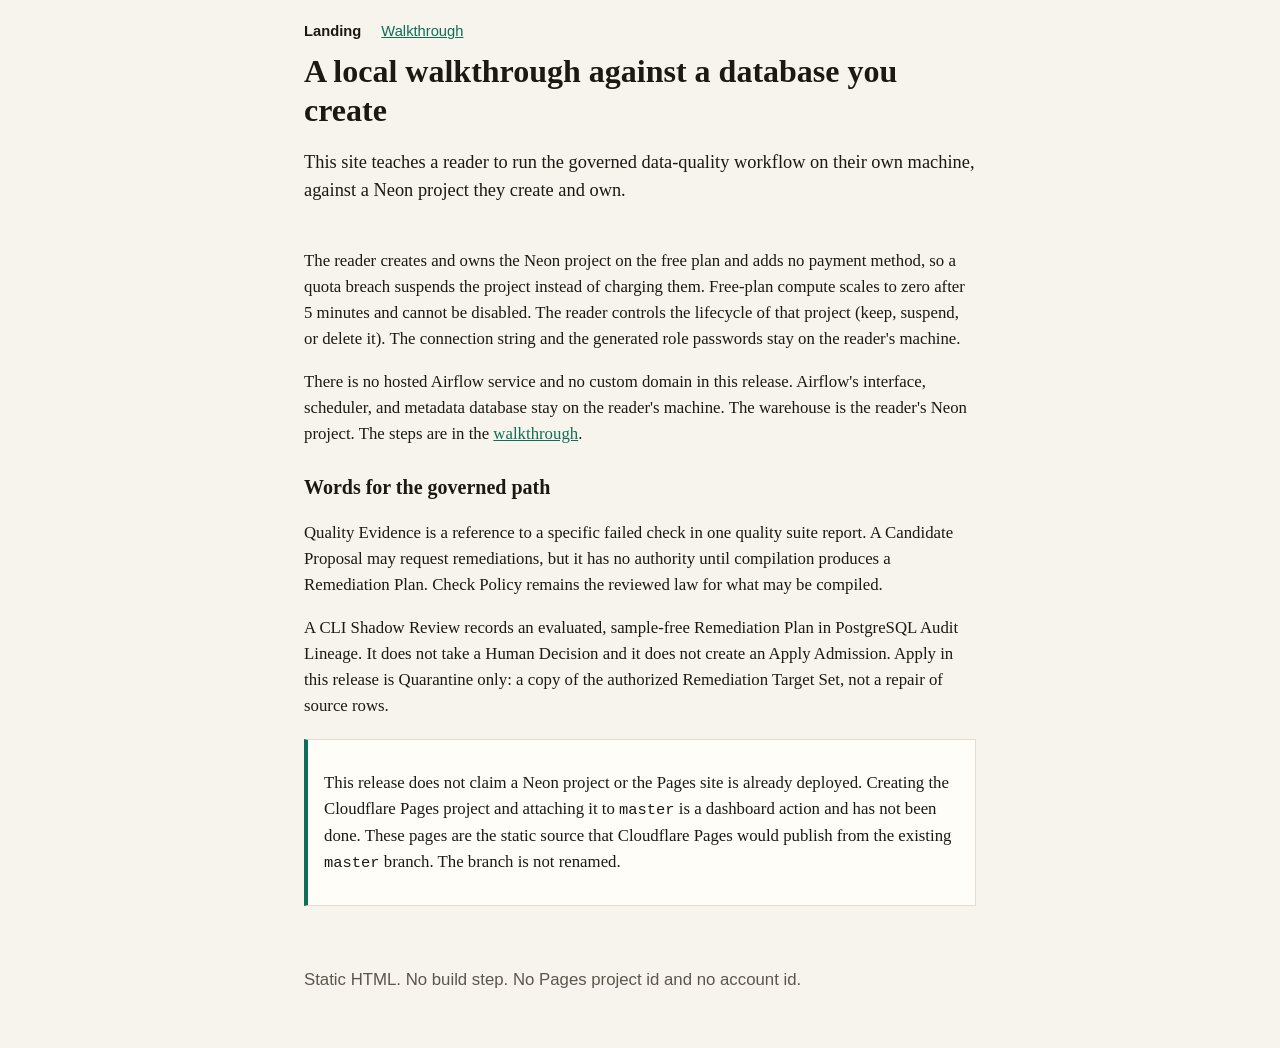
==== site/index.html @ ec8b8098 "feat: add setup command and public walkthrough" ====
<!DOCTYPE html>
<html lang="en">
<head>
  <meta charset="utf-8">
  <meta name="viewport" content="width=device-width, initial-scale=1">
  <title>Governed data quality — a local walkthrough</title>
  <style>
    :root {
      color-scheme: light;
      --ink: #1c1915;
      --muted: #5c564c;
      --paper: #f7f4ee;
      --card: #fffdf8;
      --line: #e4dccf;
      --accent: #0f6e56;
    }
    * { box-sizing: border-box; }
    body {
      margin: 0;
      font-family: "Iowan Old Style", "Palatino Linotype", Palatino, Georgia, serif;
      color: var(--ink);
      background: var(--paper);
      line-height: 1.55;
    }
    a { color: var(--accent); }
    a:hover { text-decoration: none; }
    header, main, footer { width: min(42rem, calc(100% - 2rem)); margin-inline: auto; }
    header { padding: 1.25rem 0 0.5rem; }
    nav { font-family: "Segoe UI", Helvetica, Arial, sans-serif; font-size: 0.92rem; }
    nav a { margin-right: 1rem; }
    nav a[aria-current="page"] { color: var(--ink); text-decoration: none; font-weight: 650; }
    h1 { font-size: 2rem; line-height: 1.2; margin: 0.6rem 0 0.4rem; }
    h2 { font-size: 1.25rem; margin: 1.6rem 0 0.4rem; }
    p, li { font-size: 1.05rem; }
    .lede { font-size: 1.15rem; }
    .note {
      background: var(--card);
      border: 1px solid var(--line);
      border-left: 4px solid var(--accent);
      padding: 0.8rem 1rem;
      margin: 1.25rem 0;
    }
    footer {
      font-family: "Segoe UI", Helvetica, Arial, sans-serif;
      font-size: 0.92rem;
      color: var(--muted);
      padding: 1.5rem 0 2.5rem;
    }
    code { font-family: "IBM Plex Mono", "Source Code Pro", ui-monospace, monospace; font-size: 0.92em; }
  </style>
</head>
<body>
  <header>
    <nav>
      <a href="index.html" aria-current="page">Landing</a>
      <a href="walkthrough.html">Walkthrough</a>
    </nav>
    <h1>A local walkthrough against a database you create</h1>
    <p class="lede">This site teaches a reader to run the governed data-quality workflow on their own machine, against a Neon project they create and own.</p>
  </header>
  <main>
    <p>The reader creates and owns the Neon project on the free plan and adds no payment method, so a quota breach suspends the project instead of charging them. Free-plan compute scales to zero after 5 minutes and cannot be disabled. The reader controls the lifecycle of that project (keep, suspend, or delete it). The connection string and the generated role passwords stay on the reader's machine.</p>
    <p>There is no hosted Airflow service and no custom domain in this release. Airflow's interface, scheduler, and metadata database stay on the reader's machine. The warehouse is the reader's Neon project. The steps are in the <a href="walkthrough.html">walkthrough</a>.</p>
    <h2>Words for the governed path</h2>
    <p>Quality Evidence is a reference to a specific failed check in one quality suite report. A Candidate Proposal may request remediations, but it has no authority until compilation produces a Remediation Plan. Check Policy remains the reviewed law for what may be compiled.</p>
    <p>A CLI Shadow Review records an evaluated, sample-free Remediation Plan in PostgreSQL Audit Lineage. It does not take a Human Decision and it does not create an Apply Admission. Apply in this release is Quarantine only: a copy of the authorized Remediation Target Set, not a repair of source rows.</p>
    <div class="note">
      <p>This release does not claim a Neon project or the Pages site is already deployed. Creating the Cloudflare Pages project and attaching it to <code>master</code> is a dashboard action and has not been done. These pages are the static source that Cloudflare Pages would publish from the existing <code>master</code> branch. The branch is not renamed.</p>
    </div>
  </main>
  <footer>
    <p>Static HTML. No build step. No Pages project id and no account id.</p>
  </footer>
</body>
</html>
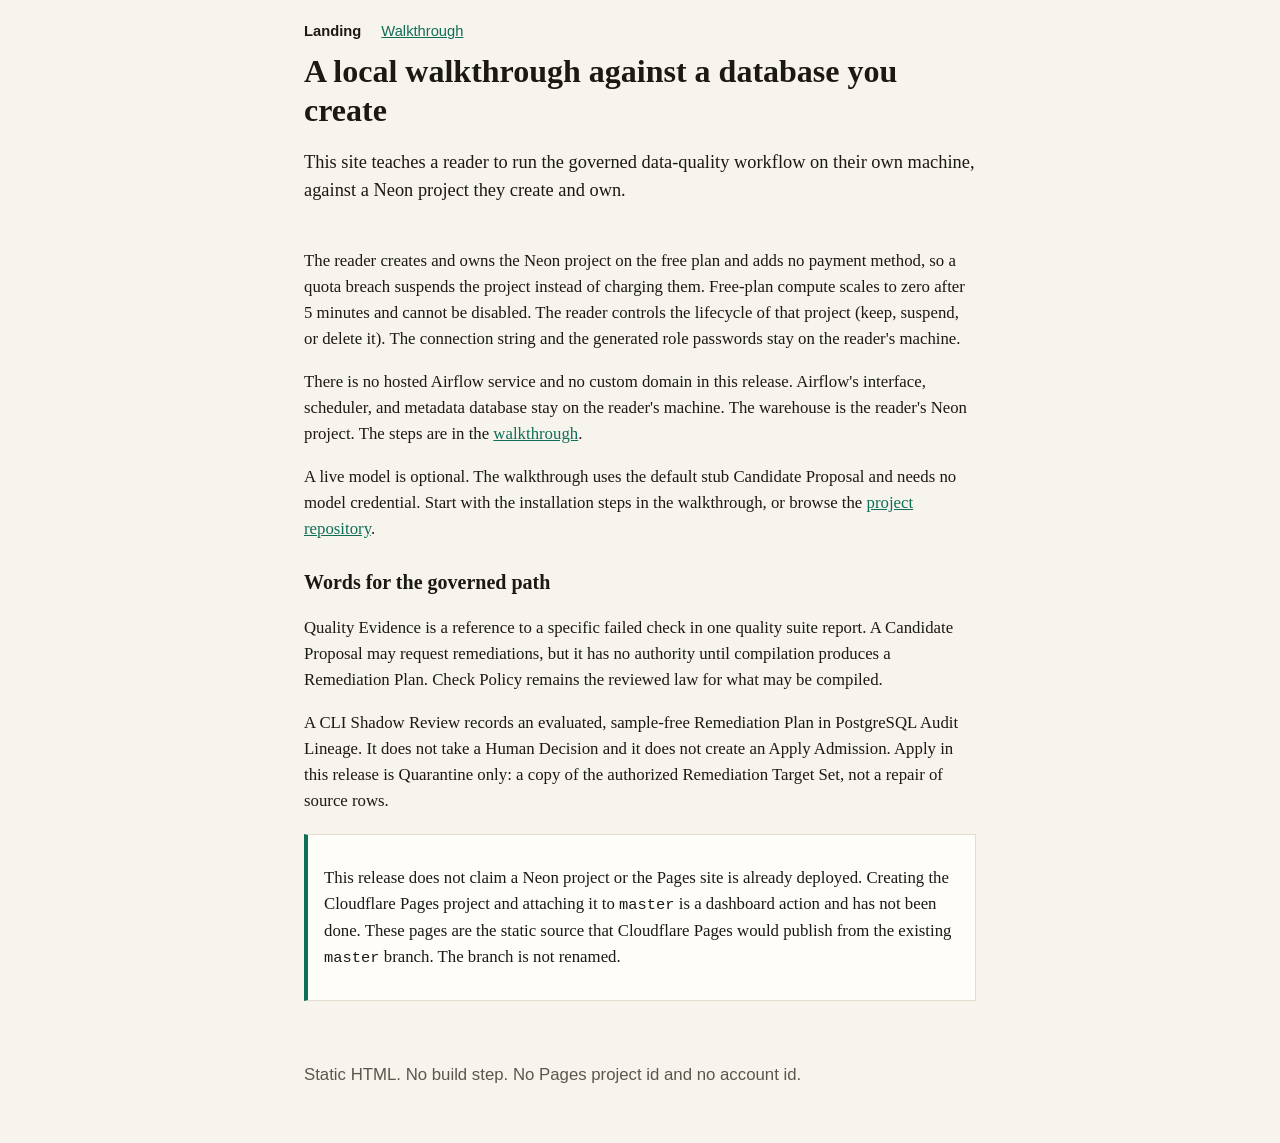
==== commit 74ac1791: "Complete local Airflow walkthrough and setup credential coverage" ====
--- a/site/index.html
+++ b/site/index.html
@@ -4,50 +4,7 @@
   <meta charset="utf-8">
   <meta name="viewport" content="width=device-width, initial-scale=1">
   <title>Governed data quality — a local walkthrough</title>
-  <style>
-    :root {
-      color-scheme: light;
-      --ink: #1c1915;
-      --muted: #5c564c;
-      --paper: #f7f4ee;
-      --card: #fffdf8;
-      --line: #e4dccf;
-      --accent: #0f6e56;
-    }
-    * { box-sizing: border-box; }
-    body {
-      margin: 0;
-      font-family: "Iowan Old Style", "Palatino Linotype", Palatino, Georgia, serif;
-      color: var(--ink);
-      background: var(--paper);
-      line-height: 1.55;
-    }
-    a { color: var(--accent); }
-    a:hover { text-decoration: none; }
-    header, main, footer { width: min(42rem, calc(100% - 2rem)); margin-inline: auto; }
-    header { padding: 1.25rem 0 0.5rem; }
-    nav { font-family: "Segoe UI", Helvetica, Arial, sans-serif; font-size: 0.92rem; }
-    nav a { margin-right: 1rem; }
-    nav a[aria-current="page"] { color: var(--ink); text-decoration: none; font-weight: 650; }
-    h1 { font-size: 2rem; line-height: 1.2; margin: 0.6rem 0 0.4rem; }
-    h2 { font-size: 1.25rem; margin: 1.6rem 0 0.4rem; }
-    p, li { font-size: 1.05rem; }
-    .lede { font-size: 1.15rem; }
-    .note {
-      background: var(--card);
-      border: 1px solid var(--line);
-      border-left: 4px solid var(--accent);
-      padding: 0.8rem 1rem;
-      margin: 1.25rem 0;
-    }
-    footer {
-      font-family: "Segoe UI", Helvetica, Arial, sans-serif;
-      font-size: 0.92rem;
-      color: var(--muted);
-      padding: 1.5rem 0 2.5rem;
-    }
-    code { font-family: "IBM Plex Mono", "Source Code Pro", ui-monospace, monospace; font-size: 0.92em; }
-  </style>
+  <link rel="stylesheet" href="styles.css">
 </head>
 <body>
   <header>
@@ -61,6 +18,7 @@
   <main>
     <p>The reader creates and owns the Neon project on the free plan and adds no payment method, so a quota breach suspends the project instead of charging them. Free-plan compute scales to zero after 5 minutes and cannot be disabled. The reader controls the lifecycle of that project (keep, suspend, or delete it). The connection string and the generated role passwords stay on the reader's machine.</p>
     <p>There is no hosted Airflow service and no custom domain in this release. Airflow's interface, scheduler, and metadata database stay on the reader's machine. The warehouse is the reader's Neon project. The steps are in the <a href="walkthrough.html">walkthrough</a>.</p>
+    <p>A live model is optional. The walkthrough uses the default stub Candidate Proposal and needs no model credential. Start with the installation steps in the walkthrough, or browse the <a href="https://github.com/youzaina001/airflow-dq-agent">project repository</a>.</p>
     <h2>Words for the governed path</h2>
     <p>Quality Evidence is a reference to a specific failed check in one quality suite report. A Candidate Proposal may request remediations, but it has no authority until compilation produces a Remediation Plan. Check Policy remains the reviewed law for what may be compiled.</p>
     <p>A CLI Shadow Review records an evaluated, sample-free Remediation Plan in PostgreSQL Audit Lineage. It does not take a Human Decision and it does not create an Apply Admission. Apply in this release is Quarantine only: a copy of the authorized Remediation Target Set, not a repair of source rows.</p>
--- a/site/styles.css
+++ b/site/styles.css
@@ -0,0 +1,51 @@
+:root {
+  color-scheme: light;
+  --ink: #1c1915;
+  --muted: #5c564c;
+  --paper: #f7f4ee;
+  --card: #fffdf8;
+  --line: #e4dccf;
+  --accent: #0f6e56;
+}
+* { box-sizing: border-box; }
+body {
+  margin: 0;
+  font-family: "Iowan Old Style", "Palatino Linotype", Palatino, Georgia, serif;
+  color: var(--ink);
+  background: var(--paper);
+  line-height: 1.55;
+}
+a { color: var(--accent); }
+a:hover { text-decoration: none; }
+header, main, footer { width: min(42rem, calc(100% - 2rem)); margin-inline: auto; }
+header { padding: 1.25rem 0 0.5rem; }
+nav { font-family: "Segoe UI", Helvetica, Arial, sans-serif; font-size: 0.92rem; }
+nav a { margin-right: 1rem; }
+nav a[aria-current="page"] { color: var(--ink); text-decoration: none; font-weight: 650; }
+h1 { font-size: 2rem; line-height: 1.2; margin: 0.6rem 0 0.4rem; }
+h2 { font-size: 1.25rem; margin: 1.6rem 0 0.4rem; }
+p, li { font-size: 1.05rem; }
+.lede { font-size: 1.15rem; }
+.note {
+  background: var(--card);
+  border: 1px solid var(--line);
+  border-left: 4px solid var(--accent);
+  padding: 0.8rem 1rem;
+  margin: 1.25rem 0;
+}
+pre {
+  background: var(--card);
+  border: 1px solid var(--line);
+  padding: 0.8rem 1rem;
+  overflow-x: auto;
+  font-family: "IBM Plex Mono", "Source Code Pro", ui-monospace, monospace;
+  font-size: 0.92rem;
+  line-height: 1.45;
+}
+code { font-family: "IBM Plex Mono", "Source Code Pro", ui-monospace, monospace; font-size: 0.92em; }
+footer {
+  font-family: "Segoe UI", Helvetica, Arial, sans-serif;
+  font-size: 0.92rem;
+  color: var(--muted);
+  padding: 1.5rem 0 2.5rem;
+}
